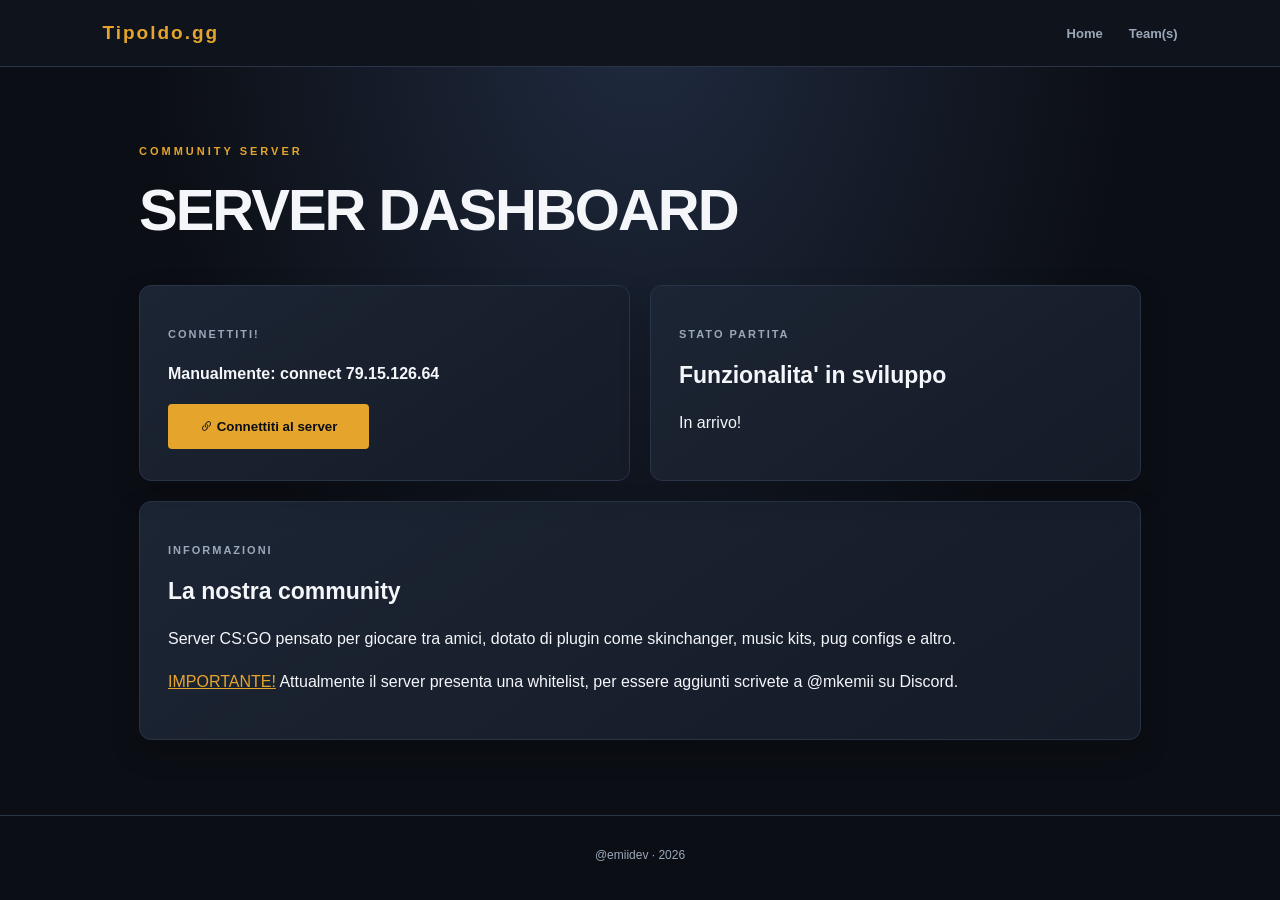
==== index.html @ cffddcae "Update index.html" ====
<!DOCTYPE html>
<html lang="it">
<head>
  <meta charset="UTF-8">
  <meta name="viewport" content="width=device-width, initial-scale=1">
  <title>Dashboard | Tipoldo.gg</title>
  <link rel="stylesheet" href="style.css">
  <link rel="stylesheet" href="https://cdn.jsdelivr.net/npm/bootstrap-icons@1.13.2/font/bootstrap-icons.min.css">
  <link rel="icon" href="favicon.ico" type="image/x-icon">
</head>
<body>
  <header>
    <a class="logo" href="index.html">Tipoldo.gg</a>
    <nav>
      <a href="index.html">Home</a>
      <a href="credits.html">Team(s)</a>
    </nav>
  </header>

  <main>
    <section class="intro">
      <p class="eyebrow">COMMUNITY SERVER</p>
      <h1>Server Dashboard</h1>
    </section>

    <section class="cards">
      <article class="card">
        <p class="muted">CONNETTITI!</p>
        <h4 id="server-status">Manualmente: connect 79.15.126.64</h4>
        <button class="generic-button"><a href="steam://rungameid/4465480//+connect%2079.15.126.64"><i class="bi bi-link-45deg"></i> Connettiti al server</a></button>
      </article>

      <article class="card">
        <p class="muted">STATO PARTITA</p>
        <h2 id="match-status">Funzionalita' in sviluppo</h2>
        <p>In arrivo!</p>
      </article>
    </section>

    <section class="card info">
      <p class="muted">INFORMAZIONI</p>
      <h2>La nostra community</h2>
      <p>Server CS:GO pensato per giocare tra amici, dotato di plugin come skinchanger, music kits, pug configs e altro.</p>
      <p><span class="highlight">IMPORTANTE!</span> Attualmente il server presenta una whitelist, per essere aggiunti scrivete a @mkemii su Discord.</p>
    </section>
  </main>

  <footer>@emiidev · 2026</footer>
</body>
</html>
---- style.css ----
:root {
  --bg: #0b0e14;
  --panel: #151b27;
  --panel-light: #1c2534;
  --border: #293448;
  --text: #f4f6fa;
  --muted: #9ba8ba;
  --accent: #e5a52d;
  --accent-hover: #ffc34d;
}

* {
  box-sizing: border-box;
}

body {
  margin: 0;
  background:
    radial-gradient(ellipse at 50% 0%, #202b40 0%, transparent 55%),
    var(--bg);
  color: var(--text);
  font-family: Arial, Helvetica, sans-serif;
  min-height: 100vh;
}

header {
  display: flex;
  justify-content: space-between;
  align-items: center;
  padding: 22px 8%;
  background: rgba(15, 19, 28, 0.95);
  border-bottom: 1px solid var(--border);
}

.logo {
  color: var(--accent);
  font-weight: 900;
  letter-spacing: 2px;
  text-decoration: none;
  font-size: 19px;
}

nav {
  display: flex;
  gap: 26px;
}

nav a {
  color: var(--muted);
  text-decoration: none;
  font-size: 13px;
  font-weight: bold;
  transition: color .2s;
}

nav a:hover {
  color: var(--accent);
}

main {
  max-width: 1050px;
  margin: 75px auto;
  padding: 0 24px;
}

.intro {
  margin-bottom: 42px;
}

.eyebrow {
  color: var(--accent);
  font-size: 11px;
  font-weight: bold;
  letter-spacing: 3px;
}

h1 {
  font-size: clamp(36px, 6vw, 58px);
  font-weight: 900;
  letter-spacing: -2px;
  margin: 15px 0;
  text-transform: uppercase;
}

h2 {
  font-weight: 800;
}

p {
  line-height: 1.7;
}

.intro > p:last-child {
  color: var(--muted);
}

.cards {
  display: grid;
  grid-template-columns: repeat(2, 1fr);
  gap: 20px;
  margin-bottom: 20px;
}

.card {
  background: linear-gradient(145deg, var(--panel-light), var(--panel));
  border: 1px solid var(--border);
  border-radius: 12px;
  padding: 28px;
  box-shadow: 0 12px 30px rgba(0, 0, 0, .18);
}

.card h2 {
  font-size: 23px;
}

.generic-button {
  padding: 15px 32px;
  background-color: var(--accent);
  text-align: center;
  border-radius: 4px;
  border: none;
  cursor: pointer;
  font-weight: bold;
}

.generic-button:hover {
  background-color: var(--accent-hover);
}

.generic-button a {
  color: #0b0e14;
  text-decoration: none;
}

.muted {
  color: var(--muted);
  font-size: 11px;
  font-weight: bold;
  letter-spacing: 2px;
}

.info {
  margin-top: 20px;
}

.card:hover {
  border-color: #59677e;
}

.player-link {
  color: var(--accent);
  text-decoration: none;
}

.player-link:hover {
  color: var(--accent-hover);
  text-decoration: none;
}

.highlight {
  color: var(--accent);
  text-decoration: underline;
}

footer {
  text-align: center;
  padding: 32px 20px;
  color: var(--muted);
  font-size: 12px;
  border-top: 1px solid var(--border);
  margin-top: 70px;
}

@media (max-width: 600px) {
  header {
    padding: 20px;
  }

  nav {
    gap: 15px;
  }

  main {
    margin: 45px auto;
  }

  .cards {
    grid-template-columns: 1fr;
  }

  .card {
    padding: 22px;
  }
}
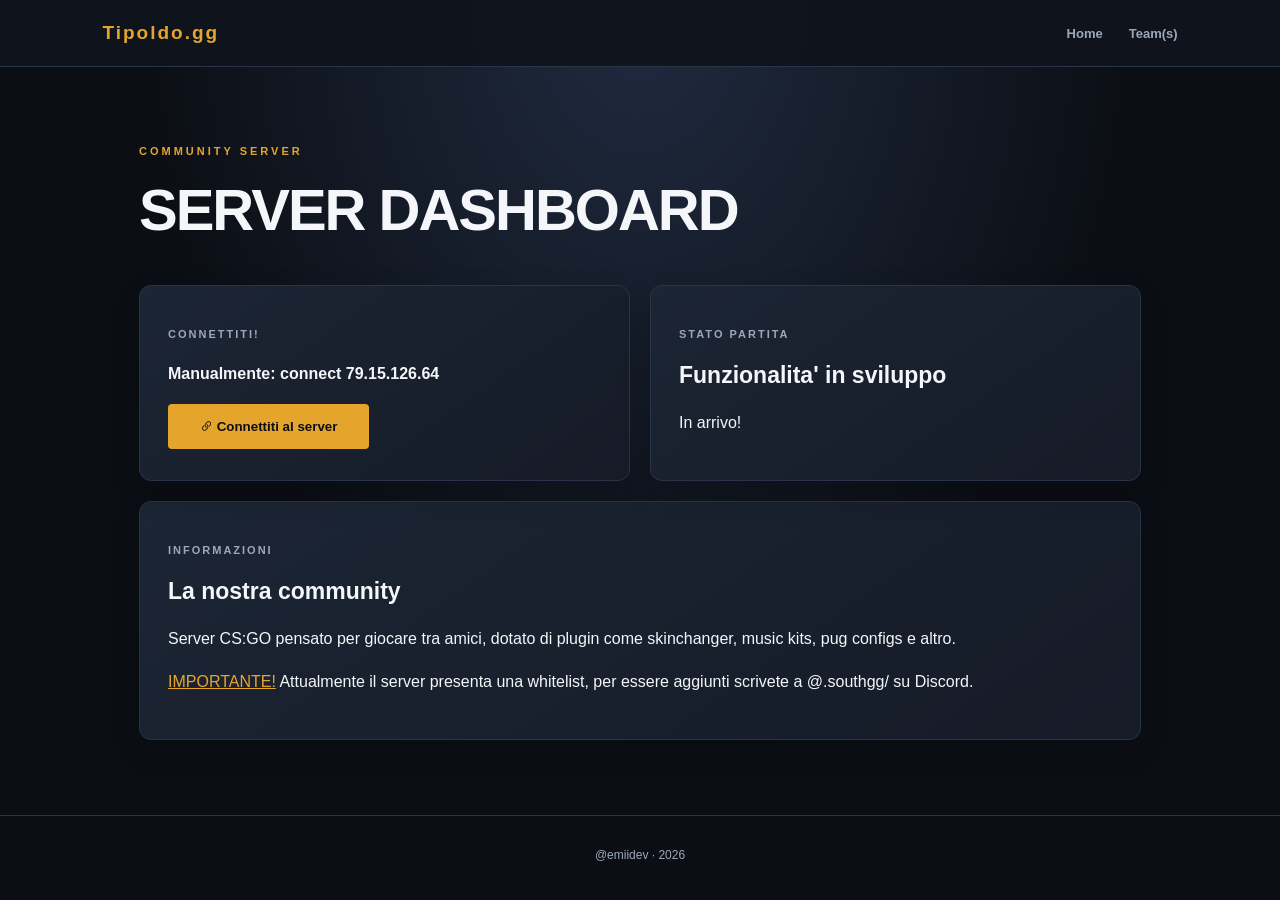
==== commit c4d47026: "Update index.html" ====
--- a/index.html
+++ b/index.html
@@ -42,7 +42,7 @@
       <p class="muted">INFORMAZIONI</p>
       <h2>La nostra community</h2>
       <p>Server CS:GO pensato per giocare tra amici, dotato di plugin come skinchanger, music kits, pug configs e altro.</p>
-      <p><span class="highlight">IMPORTANTE!</span> Attualmente il server presenta una whitelist, per essere aggiunti scrivete a @mkemii su Discord.</p>
+      <p><span class="highlight">IMPORTANTE!</span> Attualmente il server presenta una whitelist, per essere aggiunti scrivete a @.southgg/ su Discord.</p>
     </section>
   </main>
 
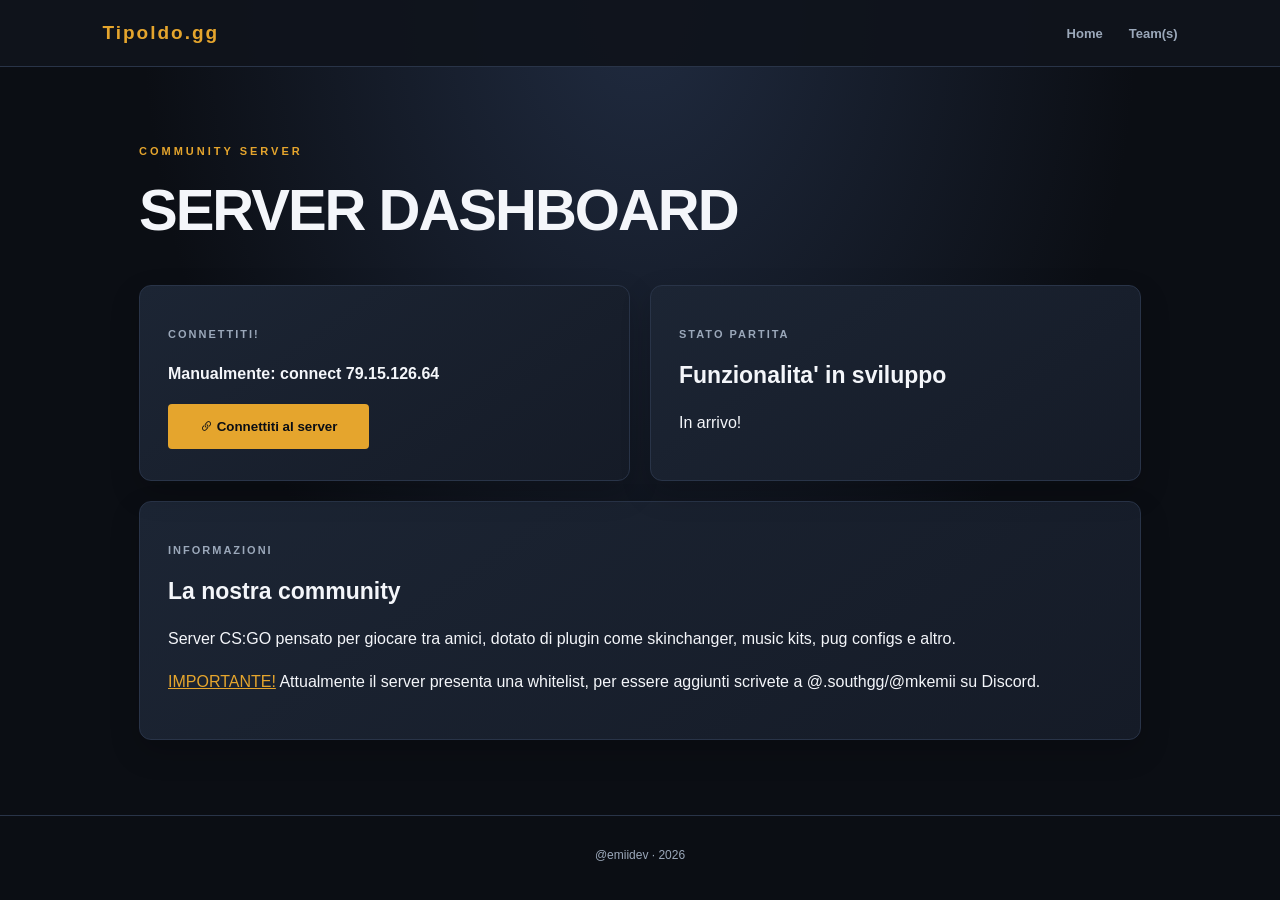
==== commit 0b2ca489: "Update index.html" ====
--- a/index.html
+++ b/index.html
@@ -42,7 +42,7 @@
       <p class="muted">INFORMAZIONI</p>
       <h2>La nostra community</h2>
       <p>Server CS:GO pensato per giocare tra amici, dotato di plugin come skinchanger, music kits, pug configs e altro.</p>
-      <p><span class="highlight">IMPORTANTE!</span> Attualmente il server presenta una whitelist, per essere aggiunti scrivete a @.southgg/ su Discord.</p>
+      <p><span class="highlight">IMPORTANTE!</span> Attualmente il server presenta una whitelist, per essere aggiunti scrivete a @.southgg/@mkemii su Discord.</p>
     </section>
   </main>
 
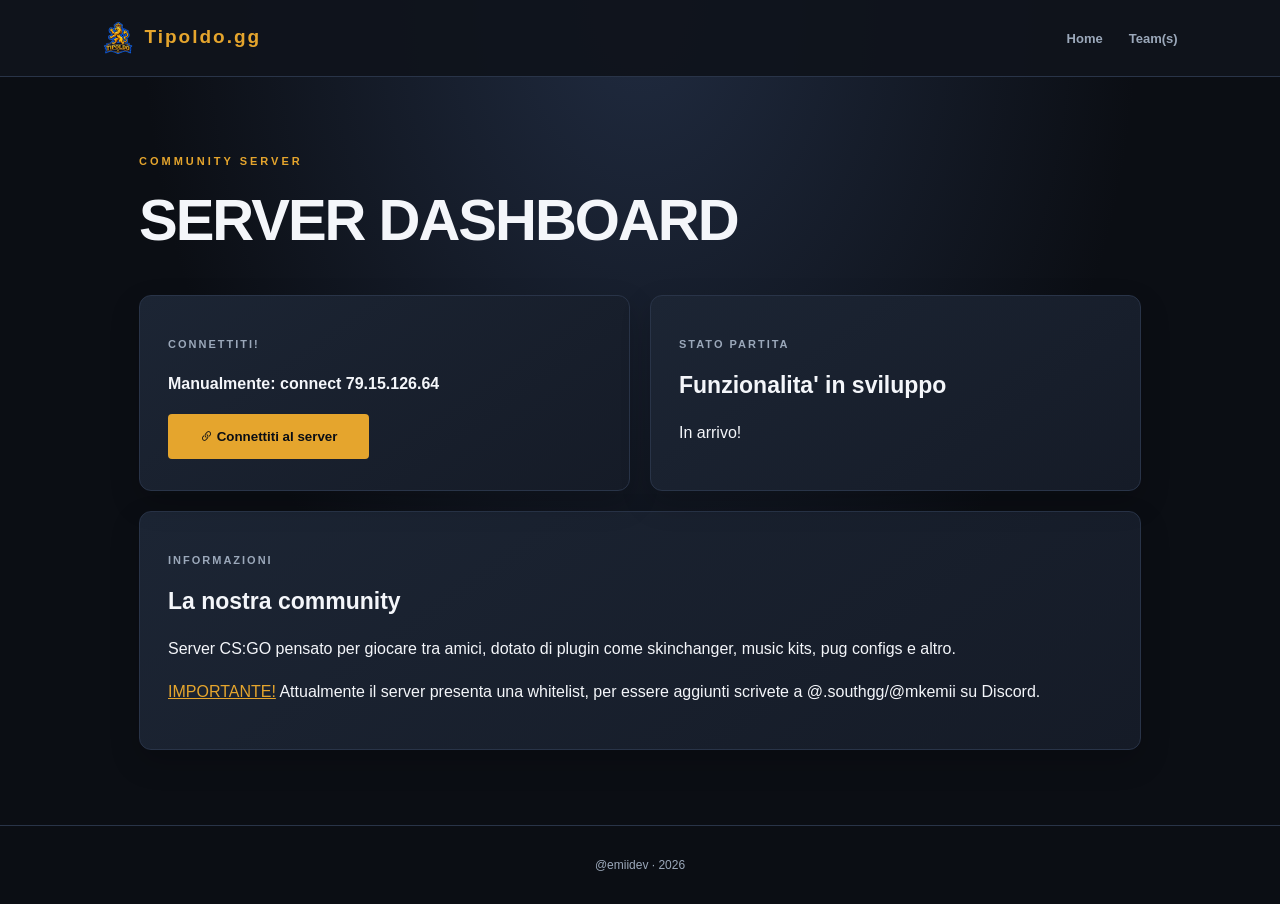
==== commit f868f3d8: "logo navbar" ====
--- a/index.html
+++ b/index.html
@@ -11,10 +11,10 @@
 </head>
 <body>
   <header>
-    <a class="logo" href="index.html">Tipoldo.gg</a>
+    <a class="logo" href="index.html"><img src="favicon-32x32.png" alt="Tipoldo.gg" style="vertical-align: middle; padding-right: 10px;">Tipoldo.gg</a>
     <nav>
       <a href="index.html">Home</a>
-      <a href="credits.html">Team(s)</a>
+      <a href="teams.html">Team(s)</a>
     </nav>
   </header>
 
--- a/style.css
+++ b/style.css
@@ -122,6 +122,7 @@
   border: none;
   cursor: pointer;
   font-weight: bold;
+  transition: background-color 0.2s;
 }
 
 .generic-button:hover {
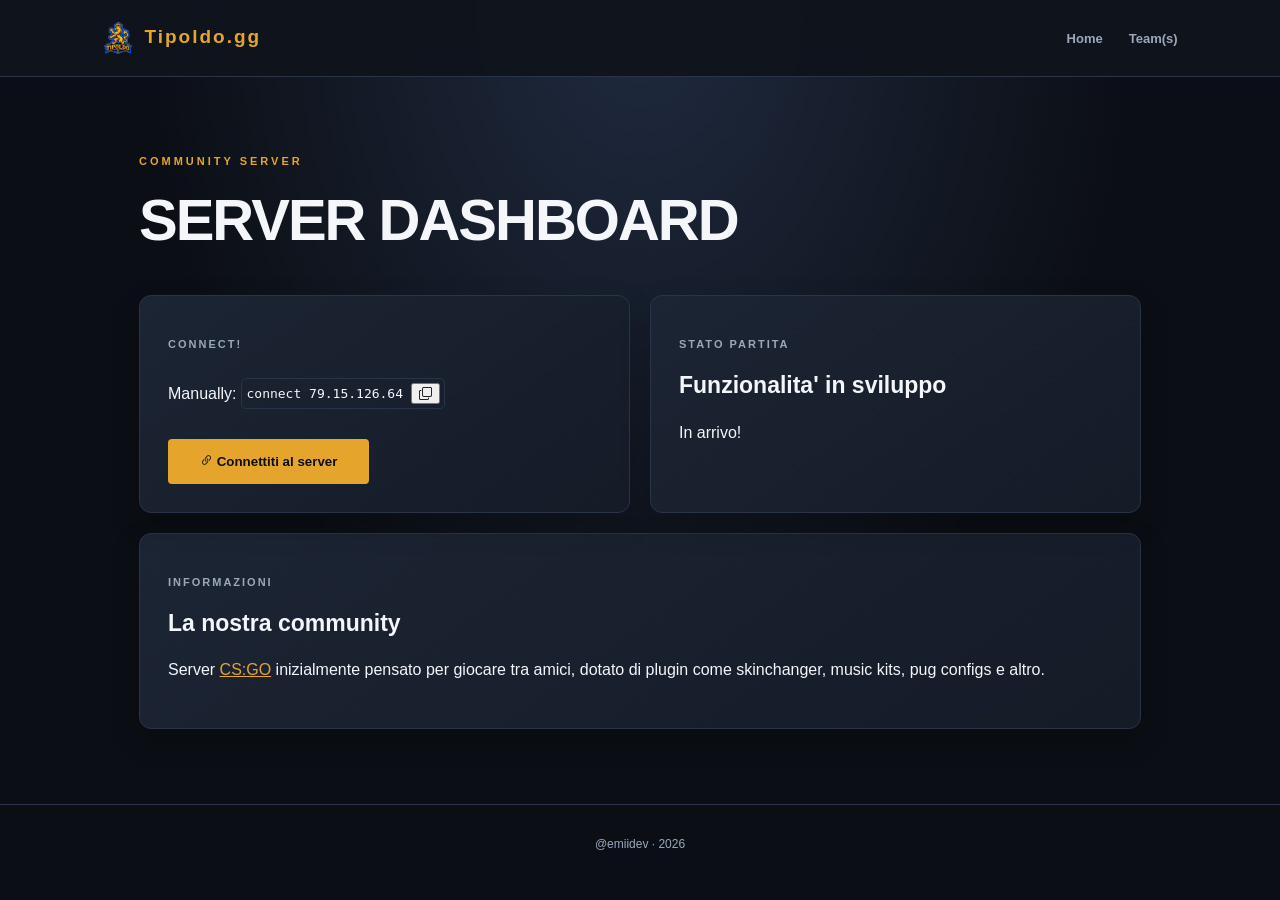
==== commit 9be21bb1: "copy button for ip" ====
--- a/index.html
+++ b/index.html
@@ -26,8 +26,12 @@
 
     <section class="cards">
       <article class="card">
-        <p class="muted">CONNETTITI!</p>
-        <h4 id="server-status">Manualmente: connect 79.15.126.64</h4>
+        <p class="muted">CONNECT!</p>
+        <div class="connect-box">
+          <p>Manually:</p> 
+          <span class="copy-text" id="copy-ip">connect 79.15.126.64 <button onclick="copyText()"><i class="bi bi-copy"></i></button></span>
+          <div class="copied-confirm" id="copied-confirm">Copied! <i class="bi bi-check-lg"></i></div>
+        </div>
         <button class="generic-button"><a href="steam://rungameid/4465480//+connect%2079.15.126.64"><i class="bi bi-link-45deg"></i> Connettiti al server</a></button>
       </article>
 
@@ -41,11 +45,11 @@
     <section class="card info">
       <p class="muted">INFORMAZIONI</p>
       <h2>La nostra community</h2>
-      <p>Server CS:GO pensato per giocare tra amici, dotato di plugin come skinchanger, music kits, pug configs e altro.</p>
-      <p><span class="highlight">IMPORTANTE!</span> Attualmente il server presenta una whitelist, per essere aggiunti scrivete a @.southgg/@mkemii su Discord.</p>
+      <p>Server <span class="highlight">CS:GO</span> inizialmente pensato per giocare tra amici, dotato di plugin come skinchanger, music kits, pug configs e altro.</p>
     </section>
   </main>
 
   <footer>@emiidev · 2026</footer>
+  <script src="script.js"></script>
 </body>
 </html>
--- a/style.css
+++ b/style.css
@@ -95,6 +95,30 @@
   color: var(--muted);
 }
 
+.connect-box {
+  width: fit-content;
+  display: flex;
+  align-items: center;
+  gap: 5px;
+  margin-bottom: 15px;
+}
+
+.copy-text {
+  padding: 4px;
+  border: 1px solid var(--border);
+  border-radius: 5px;
+  font-family: monospace;
+  font-size: 13px;
+  color: var(--text);
+}
+
+.copied-confirm {
+  font-family: monospace;
+  font-size: 13px;
+  color: green; 
+  display: none;
+}
+
 .cards {
   display: grid;
   grid-template-columns: repeat(2, 1fr);
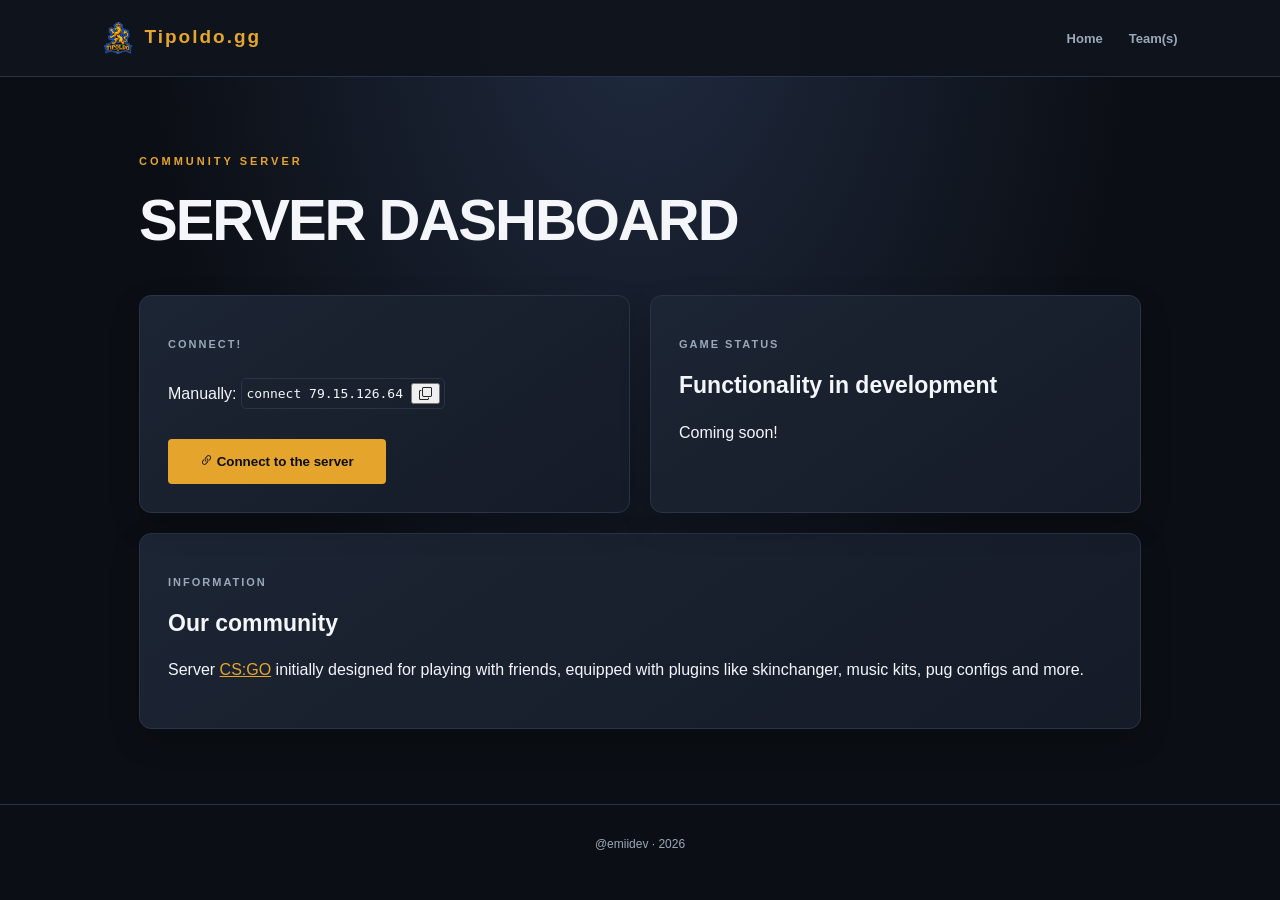
==== commit def7f7fc: "tradotto in inglese" ====
--- a/index.html
+++ b/index.html
@@ -32,20 +32,20 @@
           <span class="copy-text" id="copy-ip">connect 79.15.126.64 <button onclick="copyText()"><i class="bi bi-copy"></i></button></span>
           <div class="copied-confirm" id="copied-confirm">Copied! <i class="bi bi-check-lg"></i></div>
         </div>
-        <button class="generic-button"><a href="steam://rungameid/4465480//+connect%2079.15.126.64"><i class="bi bi-link-45deg"></i> Connettiti al server</a></button>
+        <button class="generic-button"><a href="steam://rungameid/4465480//+connect%2079.15.126.64"><i class="bi bi-link-45deg"></i> Connect to the server</a></button>
       </article>
 
       <article class="card">
-        <p class="muted">STATO PARTITA</p>
-        <h2 id="match-status">Funzionalita' in sviluppo</h2>
-        <p>In arrivo!</p>
+        <p class="muted">GAME STATUS</p>
+        <h2 id="match-status">Functionality in development</h2>
+        <p>Coming soon!</p>
       </article>
     </section>
 
     <section class="card info">
-      <p class="muted">INFORMAZIONI</p>
-      <h2>La nostra community</h2>
-      <p>Server <span class="highlight">CS:GO</span> inizialmente pensato per giocare tra amici, dotato di plugin come skinchanger, music kits, pug configs e altro.</p>
+      <p class="muted">INFORMATION</p>
+      <h2>Our community</h2>
+      <p>Server <span class="highlight">CS:GO</span> initially designed for playing with friends, equipped with plugins like skinchanger, music kits, pug configs and more.</p>
     </section>
   </main>
 
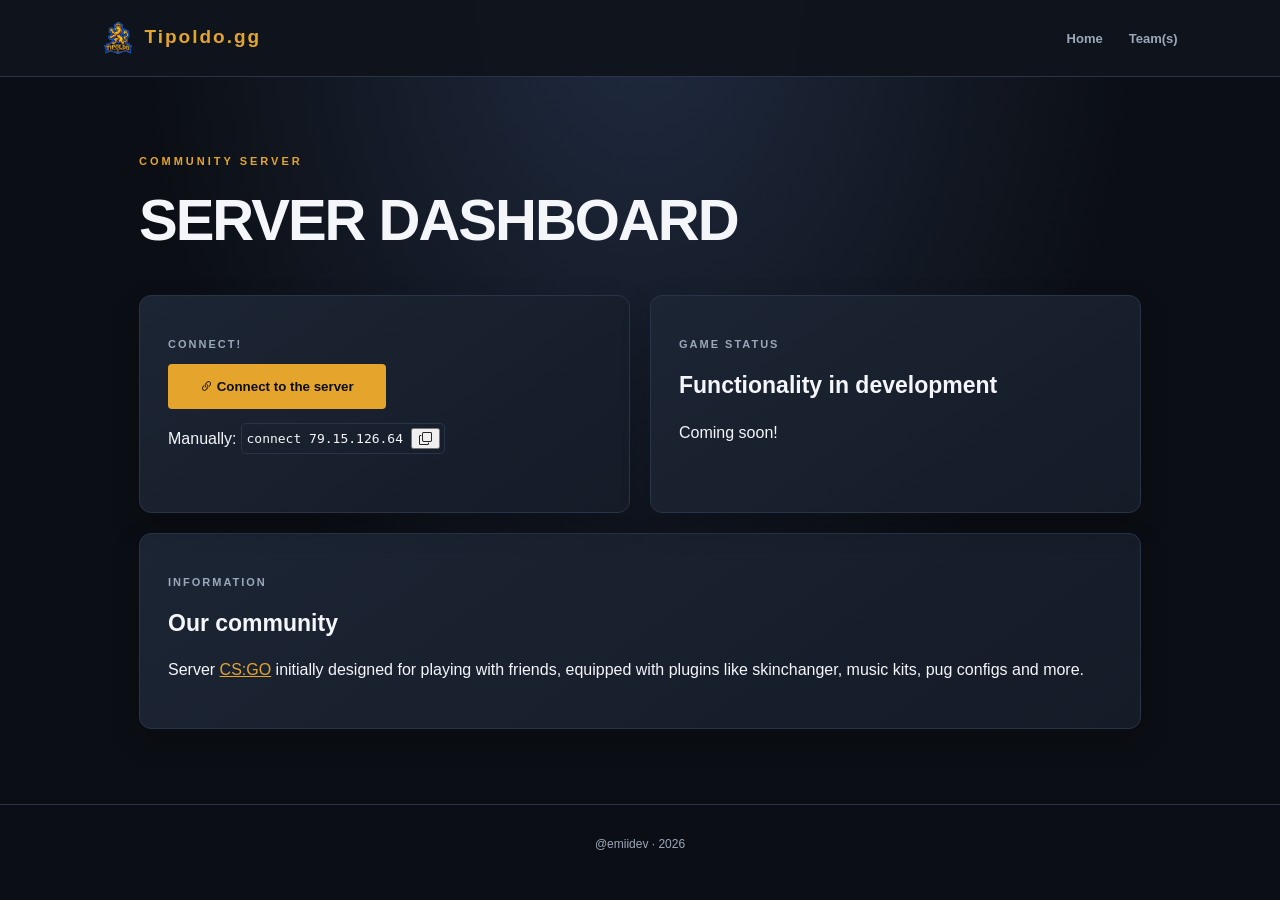
==== commit 4435368e: "edit connect button position" ====
--- a/index.html
+++ b/index.html
@@ -27,12 +27,12 @@
     <section class="cards">
       <article class="card">
         <p class="muted">CONNECT!</p>
+        <button class="generic-button"><a href="steam://rungameid/4465480//+connect%2079.15.126.64"><i class="bi bi-link-45deg"></i> Connect to the server</a></button>
         <div class="connect-box">
           <p>Manually:</p> 
           <span class="copy-text" id="copy-ip">connect 79.15.126.64 <button onclick="copyText()"><i class="bi bi-copy"></i></button></span>
           <div class="copied-confirm" id="copied-confirm">Copied! <i class="bi bi-check-lg"></i></div>
         </div>
-        <button class="generic-button"><a href="steam://rungameid/4465480//+connect%2079.15.126.64"><i class="bi bi-link-45deg"></i> Connect to the server</a></button>
       </article>
 
       <article class="card">
